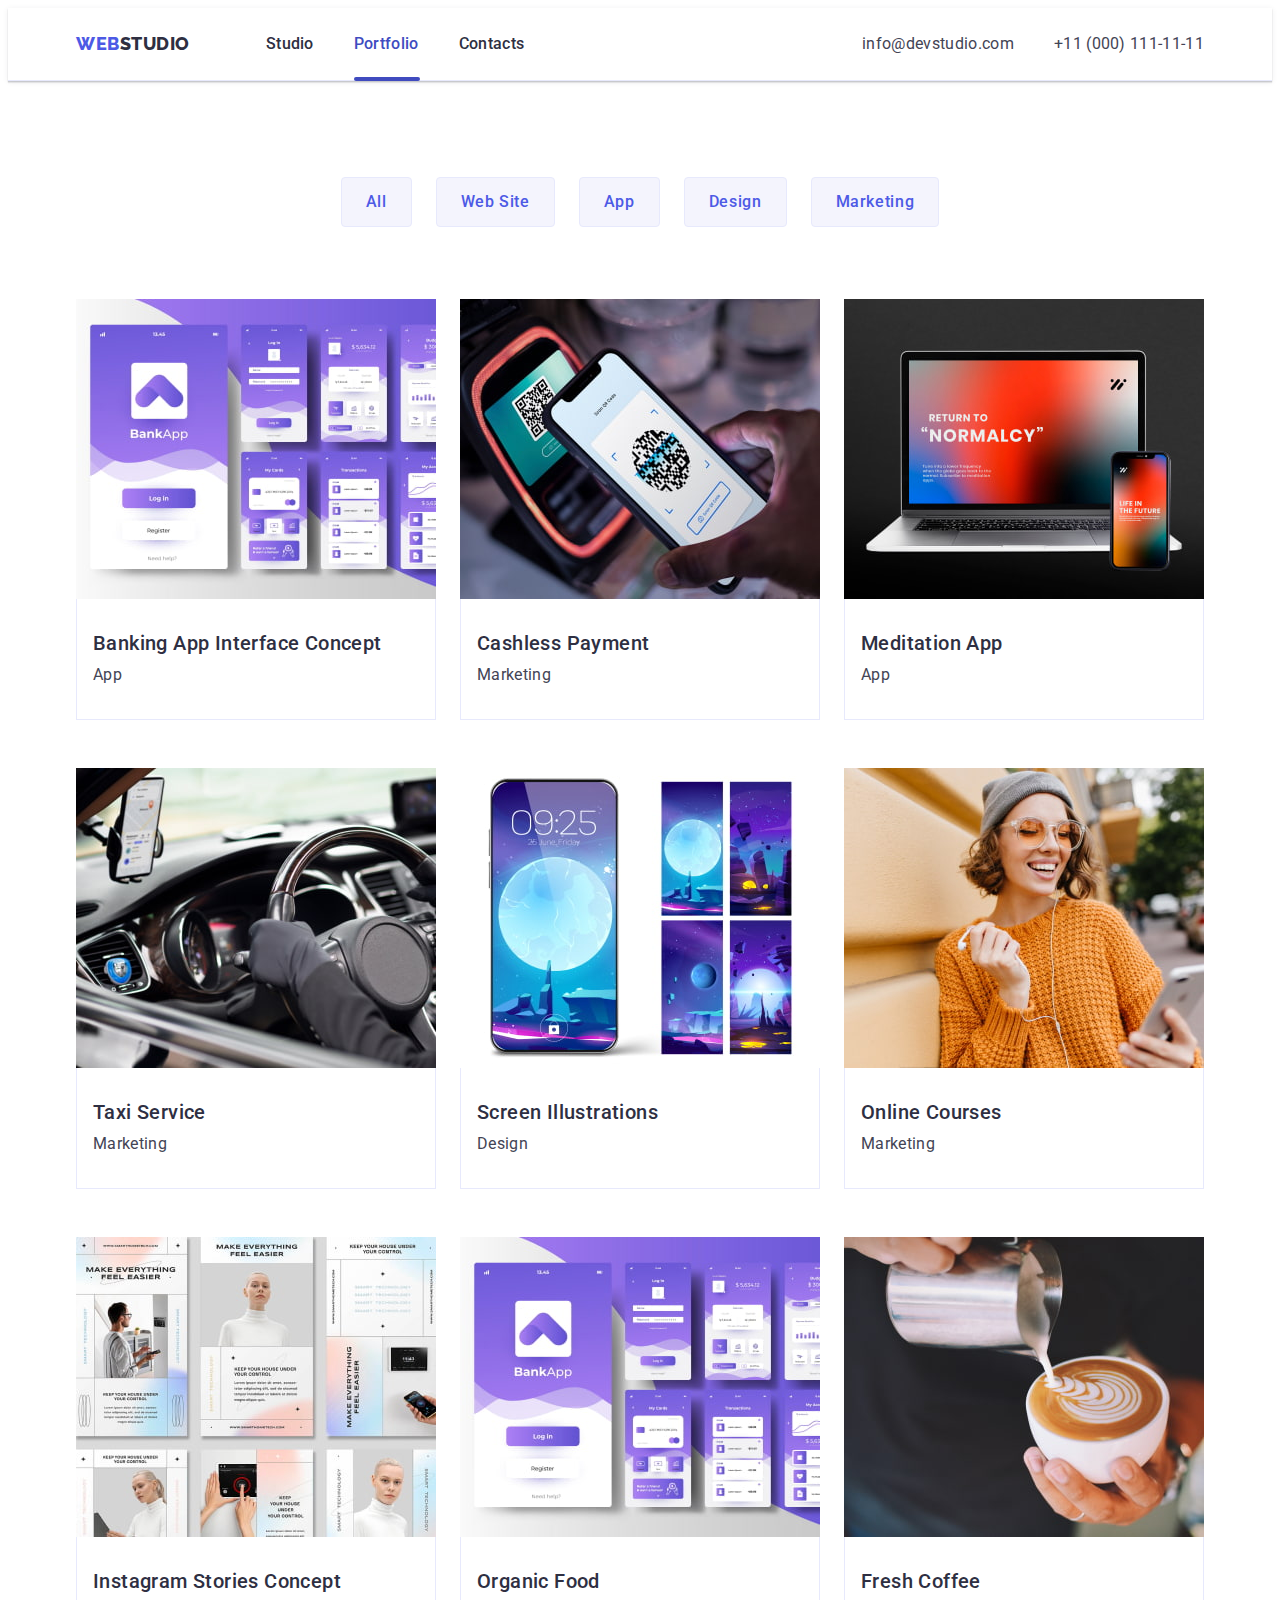
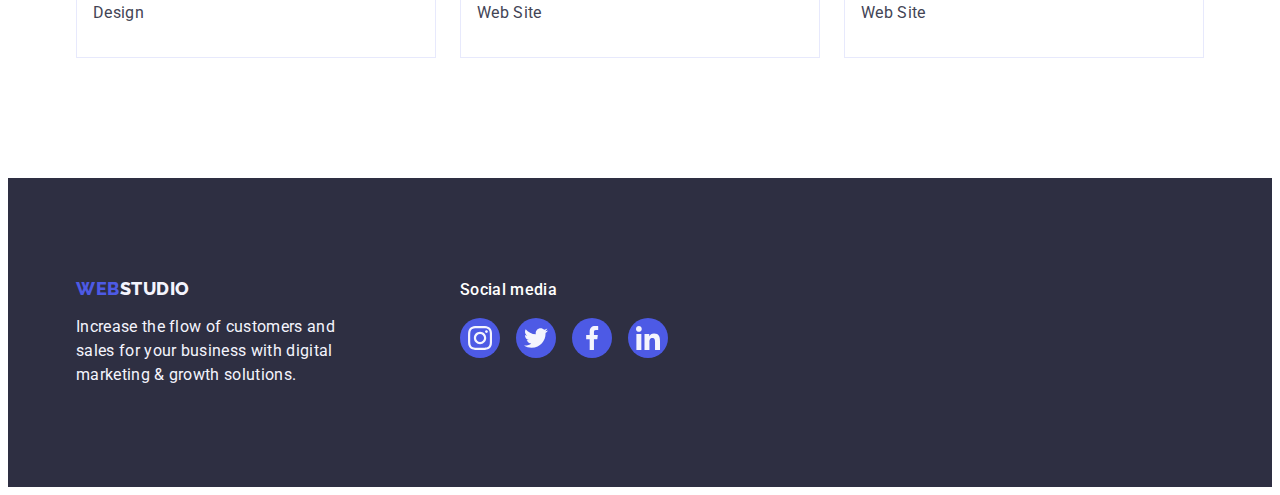
==== portfolio.html @ 56f35717 "u" ====
<!DOCTYPE html>
<html lang="en">
    <head>
        <meta charset="utf-8" />
        <meta name="description" content="portfolio" />
        <title>GOIT_MARKUP-HW-04</title>
        <link rel="preconnect" href="https://fonts.googleapis.com" />
        <link rel="preconnect" href="https://fonts.gstatic.com" crossorigin />
        <link
            href="https://fonts.googleapis.com/css2?family=Raleway:wght@800&family=Roboto:wght@400;500;700;900&display=swap"
            rel="stylesheet"
        />
        <link
            rel="stylesheet"
            href="https://cdnjs.cloudflare.com/ajax/libs/modern-normalize/2.0.0/modern-normalize.min.css"
            integrity="sha512-4xo8blKMVCiXpTaLzQSLSw3KFOVPWhm/TRtuPVc4WG6kUgjH6J03IBuG7JZPkcWMxJ5huwaBpOpnwYElP/m6wg=="
            crossorigin="anonymous"
            referrerpolicy="no-referrer"
        />
        <link rel="stylesheet" href="./css/styles.css" />
    </head>
    <body>
        <header class="header">
            <div class="container">
                <nav class="nav">
                    <a class="link-logo" href="./index.html"
                        >Web<span class="second">Studio</span></a
                    >
                    <ul class="list">
                        <li><a class="link" href="./index.html">Studio</a></li>
                        <li><a class="link-pes-p" href="./portfolio.html">Portfolio</a></li>
                        <li><a class="link" href="">Contacts</a></li>
                    </ul>
                </nav>
                <address class="adre">
                    <ul class="list">
                        <li>
                            <a class="link" href="mailto:info@devstudio.com">info@devstudio.com</a>
                        </li>
                        <li>
                            <a class="link" href="tel:+110001111111">+11 (000) 111-11-11</a>
                        </li>
                    </ul>
                </address>
            </div>
        </header>
        <main>
            <section class="portfolio">
                <div class="container">
                    <h1 class="visually-hidden">Nothing</h1>
                    <ul class="list-button">
                        <li>
                            <button type="button" class="buttoo">All</button>
                        </li>
                        <li>
                            <button type="button" class="buttoo">Web Site</button>
                        </li>
                        <li>
                            <button type="button" class="buttoo">App</button>
                        </li>
                        <li>
                            <button type="button" class="buttoo">Design</button>
                        </li>
                        <li>
                            <button type="button" class="buttoo">Marketing</button>
                        </li>
                    </ul>
                    <ul class="list">
                        <li class="liii">
                            <a href="" class="link"
                                ><img
                                    src="./images/bank.jpg"
                                    alt="it is bank"
                                    width="360"
                                    height="300"
                                />
                                <div class="cont-port">
                                    <h2 class="htwo">Banking App Interface Concept</h2>
                                    <p class="text">App</p>
                                </div>
                            </a>
                        </li>
                        <li class="liii">
                            <a href="" class="link"
                                ><img src="./images/cash.jpg" alt="NFC" width="360" height="300" />
                                <div class="cont-port">
                                    <h2 class="htwo">Cashless Payment</h2>
                                    <p class="text">Marketing</p>
                                </div>
                            </a>
                        </li>
                        <li class="liii">
                            <a href="" class="link"
                                ><img
                                    src="./images/app.jpg"
                                    alt="telefon with apps"
                                    width="360"
                                    height="300"
                                />
                                <div class="cont-port">
                                    <h2 class="htwo">Meditation App</h2>
                                    <p class="text">App</p>
                                </div>
                            </a>
                        </li>
                        <li class="liii">
                            <a href="" class="link"
                                ><img src="./images/taxi.jpg" alt="car" width="360" height="300" />
                                <div class="cont-port">
                                    <h2 class="htwo">Taxi Service</h2>
                                    <p class="text">Marketing</p></div
                                >
                            </a>
                        </li>
                        <li class="liii">
                            <a href="" class="link"
                                ><img
                                    src="./images/screen.jpg"
                                    alt="scree phone"
                                    width="360"
                                    height="300"
                                />
                                <div class="cont-port">
                                    <h2 class="htwo">Screen Illustrations</h2>
                                    <p class="text">Design</p>
                                </div>
                            </a>
                        </li>
                        <li class="liii">
                            <a href="" class="link"
                                ><img
                                    src="./images/cours.jpg"
                                    alt="girl with phone"
                                    width="360"
                                    height="300"
                                />
                                <div class="cont-port">
                                    <h2 class="htwo">Online Courses</h2>
                                    <p class="text">Marketing</p>
                                </div>
                            </a>
                        </li>
                        <li class="liii">
                            <a href="" class="link"
                                ><img
                                    src="./images/inst.jpg"
                                    alt="Instagram apps"
                                    width="360"
                                    height="300"
                                />
                                <div class="cont-port">
                                    <h2 class="htwo">Instagram Stories Concept</h2>
                                    <p class="text">Design</p>
                                </div>
                            </a>
                        </li>
                        <li class="liii">
                            <a href="" class="link"
                                ><img
                                    src="./images/bank.jpg"
                                    alt="it is bank"
                                    width="360"
                                    height="300"
                                />
                                <div class="cont-port">
                                    <h2 class="htwo">Organic Food</h2>
                                    <p class="text">Web Site</p>
                                </div>
                            </a>
                        </li>
                        <li class="liii">
                            <a href="" class="link"
                                ><img
                                    src="./images/coffe.jpg"
                                    alt="cap with coffe"
                                    width="360"
                                    height="300"
                                />
                                <div class="cont-port">
                                    <h2 class="htwo">Fresh Coffee</h2>
                                    <p class="text">Web Site</p>
                                </div>
                            </a>
                        </li>
                    </ul>
                </div>
            </section>
        </main>
        <footer class="end">
            <div class="container">
                <div class="end-logo">
                    <a class="link" href="./index.html">Web<span class="second">Studio</span></a>
                    <p class="text"
                        >Increase the flow of customers and sales for your business with digital
                        marketing & growth solutions.</p
                    >
                </div>
                <div class="social">
                    <p class="text">Social media</p>
                    <ul class="list-icon">
                        <li class="li-icon">
                            <a href="" class="link">
                                <svg class="icon" width="24" height="24">
                                    <use href="./images/icons.svg#icon-instagram-2"></use>
                                </svg>
                            </a>
                        </li>
                        <li class="li-icon">
                            <a href="" class="link"
                                ><svg class="icon" width="24" height="24">
                                    <use href="./images/icons.svg#icon-twitter-1"></use>
                                </svg>
                            </a>
                        </li>
                        <li class="li-icon">
                            <a href="" class="link"
                                ><svg class="icon" width="24" height="24">
                                    <use href="./images/icons.svg#icon-facebook-1"></use>
                                </svg>
                            </a>
                        </li>
                        <li class="li-icon">
                            <a href="" class="link"
                                ><svg class="icon" width="24" height="24">
                                    <use href="./images/icons.svg#icon-linkedin-1"></use>
                                </svg>
                            </a>
                        </li>
                    </ul>
                </div>
            </div>
        </footer>
    </body>
</html>
---- css/styles.css ----
:root {
    --primaryral-font: 'Raleway', sans-serif;
    --primaryrob-font: 'Roboto', sans-serif;
    --primary-white-color: #ffffff;
    --primary-navyblue-color: #2e2f42;
    --iris-color: #4d5ae5;
    --slate-color: #434455;
    --howe-color: #404bbf;
    --cloud-color: #f4f4fd;
    --but-color: #e7e9fc;
    --lightslate: #8e8f99;
    --soc: #31d0aa;
}

body {
    background-color: var(--primary-white-color);
    font-family: var(--primaryrob-font);
    color: var(--slate-color);
}
/*₴₴₴₴₴₴₴₴₴₴₴₴₴₴₴₴₴₴₴₴₴₴₴₴₴₴₴₴₴₴₴₴₴₴₴₴₴₴₴₴₴₴₴₴₴₴₴₴₴₴₴₴₴₴₴₴₴₴₴₴₴*/
.list {
    list-style-type: none;
}
.text {
    line-height: 1.5;
    letter-spacing: 0.02rem;
}
.link,
.link-logo,
.link-pes,
.link-pes-p {
    text-decoration: none;
}
.nav .link-logo,
.nav .link,
.end .link {
    font-family: var(--primaryral-font);
    color: var(--iris-color);
    font-size: 18px;
    font-weight: 800;
    line-height: 1.17;
    letter-spacing: 0.03em;
    text-transform: uppercase;
}
.second {
    color: var(--primary-navyblue-color);
}

.nav .list .link,
.link-pes,
.link-pes-p {
    font-family: var(--primaryrob-font);
    color: var(--primary-navyblue-color);
    font-size: 16px;
    font-weight: 500;
    line-height: 1.5;
    letter-spacing: 0.02rem;
    text-transform: none;
}

.nav .link:hover,
.nav .link:focus {
    color: var(--howe-color);
}
.adre .link {
    color: var(--slate-color);
    line-height: 1.5;
    letter-spacing: 0.02rem;
    transition: color 250ms cubic-bezier(0.4, 0, 0.2, 1);
}
.adre {
    font-style: normal; /*Хотіло для завдання, хоча можна і в.adre .link запхати і теж працює */
}
.adre .link:hover,
.adre .link:focus {
    color: var(--howe-color);
}
/*₴₴₴₴₴₴₴₴₴₴₴₴₴₴₴₴₴₴₴₴₴₴₴₴₴₴₴₴₴₴₴₴₴₴₴₴₴₴₴₴₴₴₴₴₴₴₴₴₴₴₴₴₴₴₴₴₴₴₴₴₴*/

.service,
.end {
    background-color: var(--primary-navyblue-color);
}

.i-one {
    font-size: 56px;
    color: var(--primary-white-color);
    font-weight: 700;
    line-height: 1.07;
    letter-spacing: 0.07rem;
    text-align: center;
    max-width: 496px;
    height: 120px;
    margin: 0 auto;
    margin-bottom: 48px;
}
.service .buttoo {
    font-family: var(--primaryrob-font);
    font-size: 16px;
    color: var(--primary-white-color);
    font-weight: 500;
    line-height: 1.5;
    letter-spacing: 0.04rem;
    background-color: var(--iris-color);
    cursor: pointer;
    min-width: 169px;
    height: 56px;
    border: none;
    border-radius: 4px;
    display: block;
    margin: 0 auto;
    transition: background-color 250ms cubic-bezier(0.4, 0, 0.2, 1);
}

.service .buttoo:hover,
.service .buttoo:focus {
    background-color: var(--howe-color);
}

/*₴₴₴₴₴₴₴₴₴₴₴₴₴₴₴₴₴₴₴₴₴₴₴₴₴₴₴₴₴₴₴₴₴₴₴₴₴₴₴₴₴₴₴₴₴₴₴₴₴₴₴₴₴₴₴₴₴₴₴₴₴*/

.i-two {
    color: var(--primary-navyblue-color);
    font-size: 36px;
    font-weight: 700;
    line-height: 1.11;
    letter-spacing: 0.045rem;
    text-transform: capitalize;
    text-align: center;
}

/*₴₴₴₴₴₴₴₴₴₴₴₴₴₴₴₴₴₴₴₴₴₴₴₴₴₴₴₴₴₴₴₴₴₴₴₴₴₴₴₴₴₴₴₴₴₴₴₴₴₴₴₴₴₴₴₴₴₴₴₴₴*/

.team {
    background-color: #f4f4fd;
}

.team .liii {
    background-color: var(--primary-white-color);
}

.team .i-tree,
.portfolio .htwo,
.benefit .h-tree {
    color: var(--primary-navyblue-color);
    font-size: 20px;
    font-weight: 500;
    line-height: 1.2;
    letter-spacing: 0.025rem;
}
/*₴₴₴₴₴₴₴₴₴₴₴₴₴₴₴₴₴₴₴₴₴₴₴₴₴₴₴₴₴₴₴₴₴₴₴₴₴₴₴₴₴₴₴₴₴₴₴₴₴₴₴₴₴₴₴₴₴₴₴₴₴*/

.end .second,
.end .text {
    color: #f4f4fd;
}

/*₴₴₴₴₴₴₴₴₴₴₴₴₴₴₴₴₴₴₴₴₴₴₴₴₴₴₴₴₴₴₴₴₴₴₴₴₴₴₴₴₴₴₴₴₴₴₴₴₴₴₴₴₴₴₴₴₴₴₴₴₴*/
.portfolio .buttoo {
    font-family: var(--primaryrob-font);
    color: var(--iris-color);
    background-color: var(--cloud-color);
    font-size: 16px;
    font-weight: 500;
    line-height: 1.5;
    letter-spacing: 0.04rem;
    cursor: pointer;
    padding: 12px 24px;
    border: 1px solid var(--but-color);
    border-radius: 4px;
    transition: color 250ms cubic-bezier(0.4, 0, 0.2, 1),
        background-color 250ms cubic-bezier(0.4, 0, 0.2, 1),
        border-color 250ms cubic-bezier(0.4, 0, 0.2, 1),
        box-shadow 250ms cubic-bezier(0.4, 0, 0.2, 1);
}

.portfolio .buttoo:hover,
.portfolio .buttoo:focus {
    color: var(--primary-white-color);
    background-color: #404bbf;
    border: 1px solid transparent;
    box-shadow: 0px 3px 1px rgba(0, 0, 0, 0.1), 0px 2px 1px rgba(0, 0, 0, 0.08),
        0px 2px 2px rgba(0, 0, 0, 0.12);
}
.portfolio .text {
    color: var(--slate-color);
}

/* РОЗМІТКА СТОРІНКИ  */
*,
*::before,
*::after {
    box-sizing: border-box;
}
.container {
    max-width: 1158px;
    padding: 0 15px;
    margin: 0 auto;
}
img {
    display: block;
}
.visually-hidden {
    position: absolute;
    width: 1px;
    height: 1px;
    margin: -1px;
    border: 0;
    padding: 0;
    white-space: nowrap;
    clip-path: inset(100%);
    clip: rect(0 0 0 0);
    overflow: hidden;
}

/* Футер */
.header .container {
    display: flex;
}
.header {
    border-bottom: 1px solid #e7e9fc;
    box-shadow: 0px 2px 1px rgba(46, 47, 66, 0.08), 0px 1px 1px rgba(46, 47, 66, 0.16),
        0px 1px 6px rgba(46, 47, 66, 0.08);
}
.header .nav {
    display: flex;
    align-items: center;
    margin: 0 auto 0 0;
}
.nav .list {
    display: flex;
    padding: 0;
    gap: 40px;
    margin: 0;
}
.adre .list {
    display: flex;
    align-items: center;
    gap: 40px;
    padding: 24px 0;
    margin: 0;
}
.link-logo {
    margin-right: 76px;
}
.nav .link,
.link-pes,
.link-pes-p {
    padding: 24px 0;
}
.nav .list .link,
.link-pes,
.link-pes-p {
    display: block;
}

/* MAIN CLASS  */
/* SERVICE */
.service {
    padding: 188px 0;
}
/* все в стилях */
/*BENEFITS*/
.benefit,
.team,
.customer {
    padding: 120px 0;
}
.benefit .list {
    display: flex;
    align-items: flex-start;
    padding: 0;
    gap: 24px;
    margin: 0;
}
.h-tree,
.cont-port .htwo {
    margin: 0 0 8px 0;
}
.benefit .liii {
    flex-basis: calc((100% - 3 * 24px) / 4);
}
/* WORK */
.work {
    padding-bottom: 120px;
}
.work .list,
.team .list {
    display: flex;
    gap: 24px;
    padding: 0;
    margin: 0;
}
.work .liii,
.portfolio .list .link {
    flex-basis: calc((100% - 48px) / 3);
}
.work .i-two,
.team .i-two {
    margin-bottom: 72px;
    margin-top: 0;
}
/* TEAM */
.team .liii {
    flex-basis: calc((100-3 * 24px) / 4);
    border-radius: 0px 0px 4px 4px;
}
.cont-team {
    padding: 32px 0;
    text-align: center;
}
.cont-team .i-tree {
    text-align: center;
    margin: 0 0 8px 0;
}
.cont-team .text,
.cont-port .text,
.benefit .text {
    margin: 0;
}
/* ФУТЕР */
.end {
    padding: 100px 0;
}
.end .link {
    display: inline-block;
    margin-bottom: 16px;
}
.end .text {
    max-width: 264px;
    height: 72px;
    margin: 0;
}
/* PORTFOLIO */

.portfolio {
    padding: 96px 0 120px 0;
}
.portfolio .list-button {
    list-style-type: none;
    display: flex;
    justify-content: center;
    gap: 24px;
    margin: 0;
    margin-bottom: 72px;
    padding: 0;
}
.portfolio .list {
    margin: 0;
    padding: 0;
    display: flex;
    flex-wrap: wrap;
    row-gap: 48px;
    column-gap: 24px;
}
.cont-port {
    padding: 32px 16px;
    margin: 0;
    border: 1px solid #e7e9fc;
    border-top: none;
}

/* СЕКЦІЯ КОМАНДИ */
.list-icon {
    display: flex;
    list-style-type: none;
    margin: 0;
    padding: 0;
    gap: 24px;
    justify-content: center;
}
.list-icon .link {
    display: flex;
    justify-content: center;
    align-items: center;
    background-color: var(--iris-color);
    width: 40px;
    height: 40px;
    border-radius: 50%;
    transition: background-color 250ms cubic-bezier(0.4, 0, 0.2, 1);
}
.list-icon .link:hover,
.list-icon .link:focus {
    background-color: var(--howe-color);
}
.team .text {
    margin: 0 0 8px 0;
}
.team .liii {
    box-shadow: 0px 1px 6px rgba(46, 47, 66, 0.08), 0px 1px 1px rgba(46, 47, 66, 0.16),
        0px 2px 1px rgba(46, 47, 66, 0.08);
}
.team .icon {
    fill: var(--cloud-color);
}

/* SECTION CUSTOMER */
.customer .list {
    display: flex;
    justify-content: center;
    align-items: center;
    gap: 24px;
    margin: 0;
    padding: 0;
}
.customer .link {
    display: flex;
    justify-content: center;
    align-items: center;
    color: var(--lightslate);
    background-color: var(--primary-white-color);
    width: 168px;
    height: 88px;
    border-radius: 4px;
    border: 1px solid var(--lightslate);
    transition: border-color 250ms cubic-bezier(0.4, 0, 0.2, 1),
        color 250ms cubic-bezier(0.4, 0, 0.2, 1);
}
.customer .i-two {
    padding: 0;
    margin: 0 0 72px 0;
}
.customer .link:hover,
.customer .link:focus {
    border-color: var(--howe-color);
    color: var(--howe-color);
}
.customer .icon {
    fill: currentColor;
}

/* FOOOOTEEERRR */
.end .container {
    display: flex;
    align-items: baseline;
}
.end-logo {
    margin: 0 120px 0 0;
    padding: 0;
}
.social .link {
    margin: 0;
}
.social .list-icon {
    gap: 16px;
}
.social .text {
    font-weight: 500;
    max-width: 96;
    height: 24px;
    margin: 0 0 16px 0;
    color: var(--primary-white-color);
}
.social .link:hover,
.social .link:focus {
    background-color: var(--soc);
}
.social .icon {
    fill: var(--cloud-color);
}
/* SECTION BENEFITS */
.icon-benefit {
    display: flex;
    align-items: center;
    justify-content: center;
    background-color: var(--cloud-color);
    border-radius: 4px;
    height: 112px;
    margin-bottom: 8px;
}

/* SECTION SERVICE */
.service {
    background-image: linear-gradient(rgba(46, 47, 66, 0.7), rgba(46, 47, 66, 0.7)),
        url(/images/peoplee.jpg);
    max-width: 1440px;
    background-repeat: no-repeat;
    background-position: center;
    background-size: cover;
    margin: 0 auto;
}

.link-pes,
.link-pes-p {
    position: relative;
    color: var(--howe-color);
    transition: color 250ms cubic-bezier(0.4, 0, 0.2, 1);
}
.link-pes::after,
.link-pes-p::after {
    content: '';
    position: absolute;
    left: 0;
    bottom: -1px;
    height: 4px;
    background-color: var(--howe-color);
    border-radius: 2px;
}
.link-pes-p::after {
    width: 66px;
}
.link-pes::after {
    width: 48px;
}

/* portfolio */

.portfolio .link:hover,
.portfolio .link:focus {
    box-shadow: 0px 1px 6px rgba(46, 47, 66, 0.08), 0px 1px 1px rgba(46, 47, 66, 0.16),
        0px 2px 1px rgba(46, 47, 66, 0.08);
}
.portfolio .link {
    display: block;
}
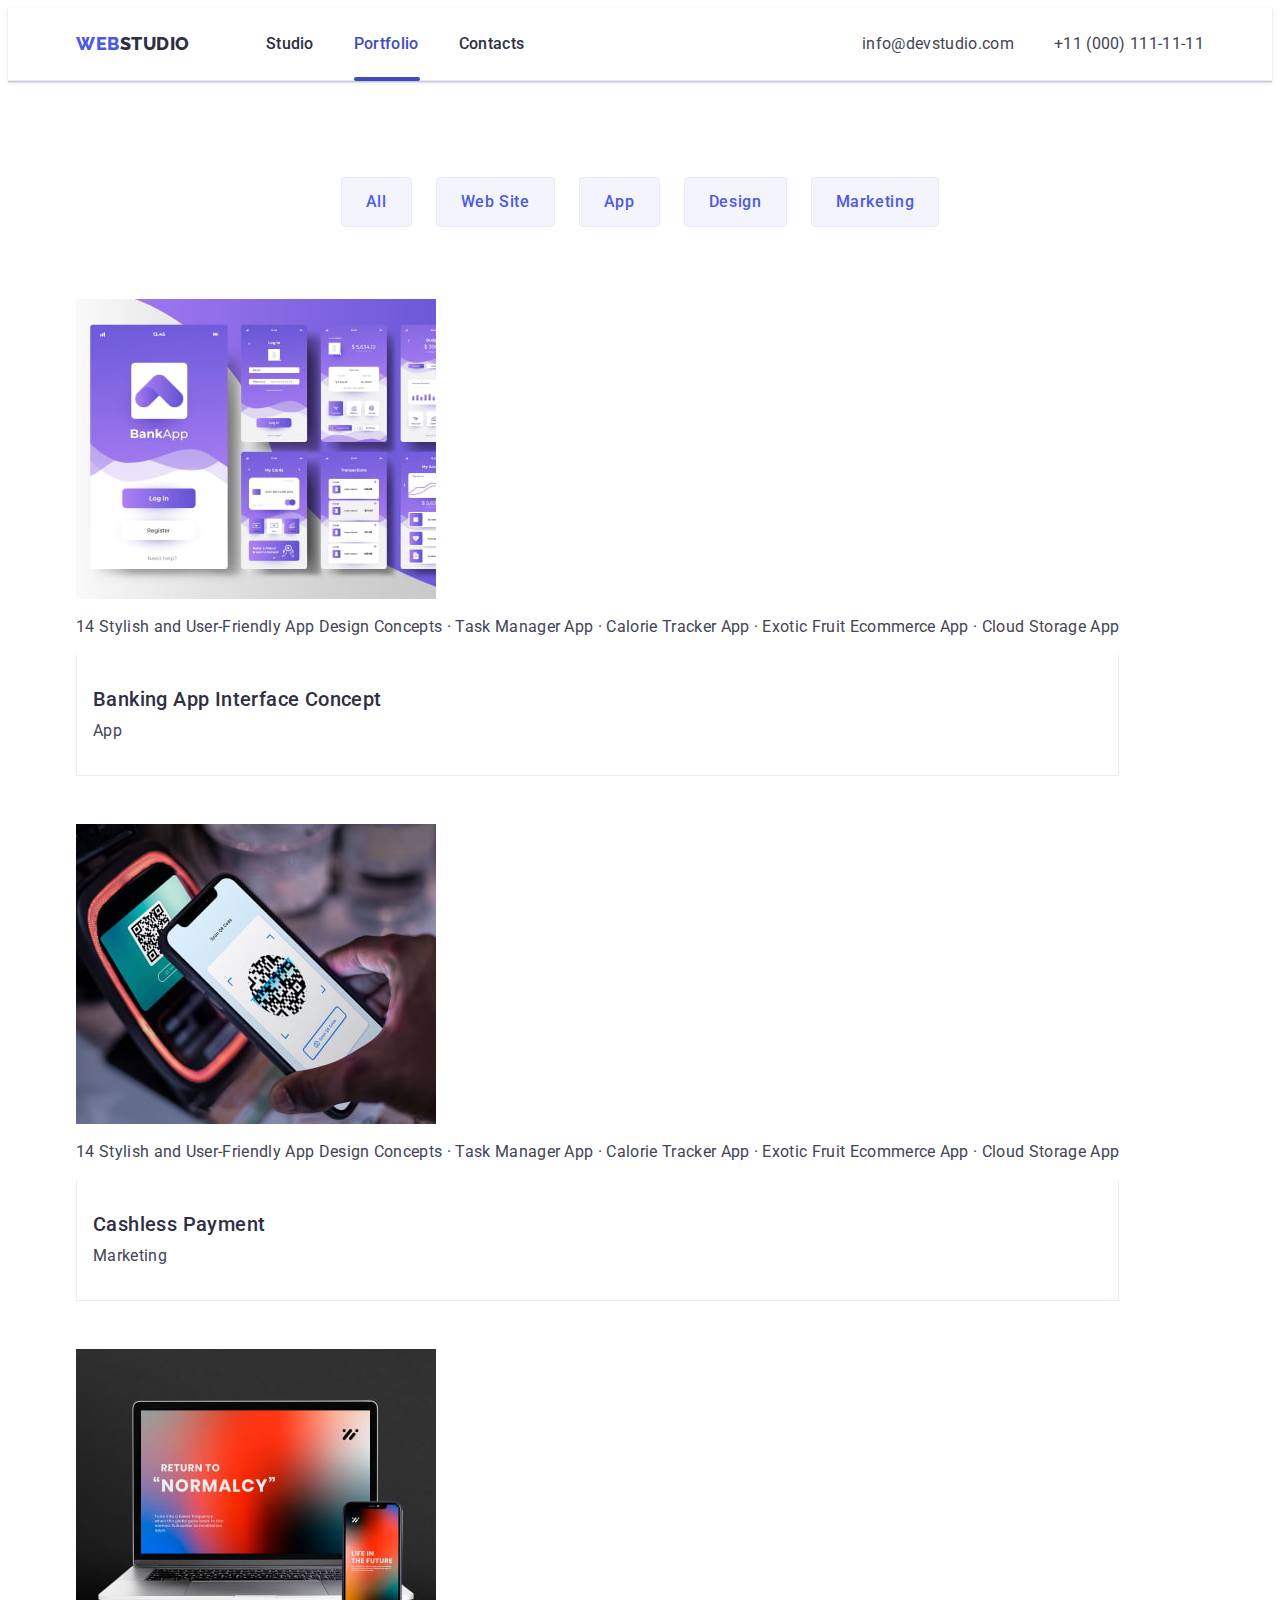
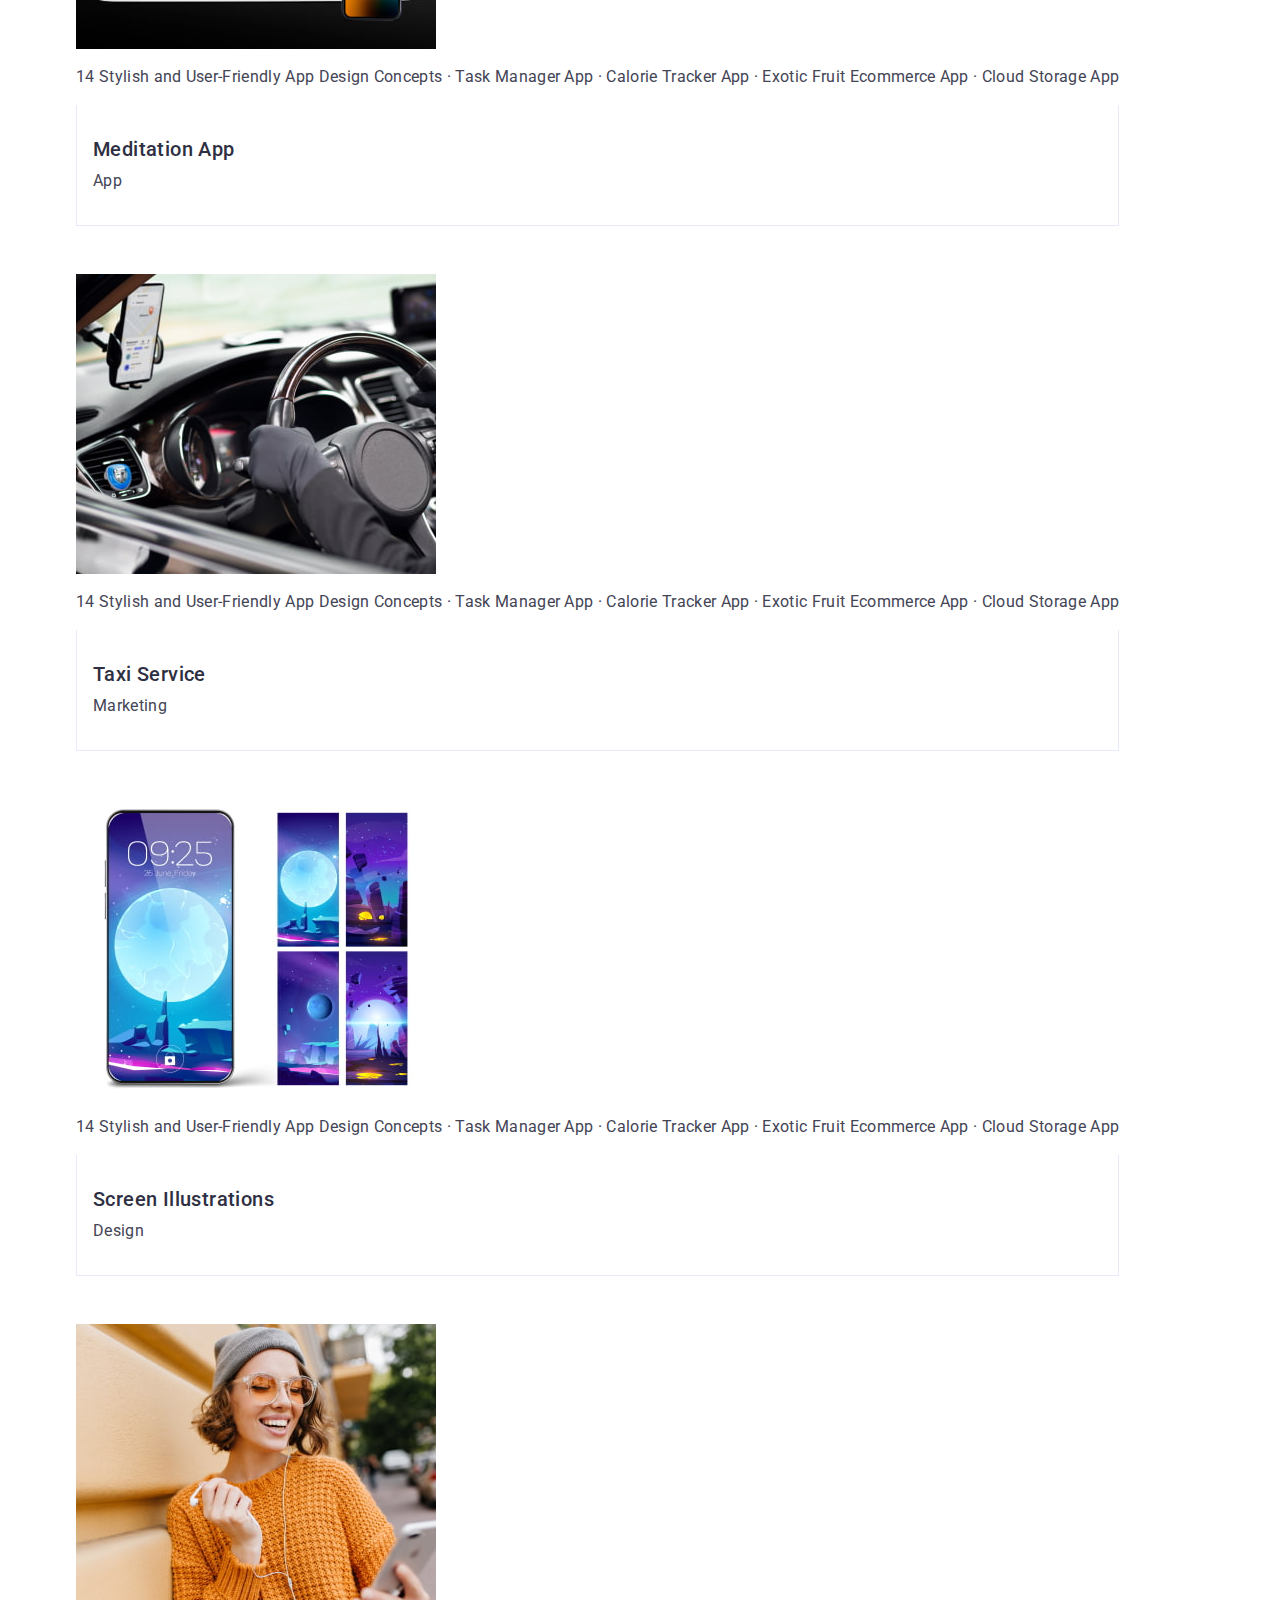
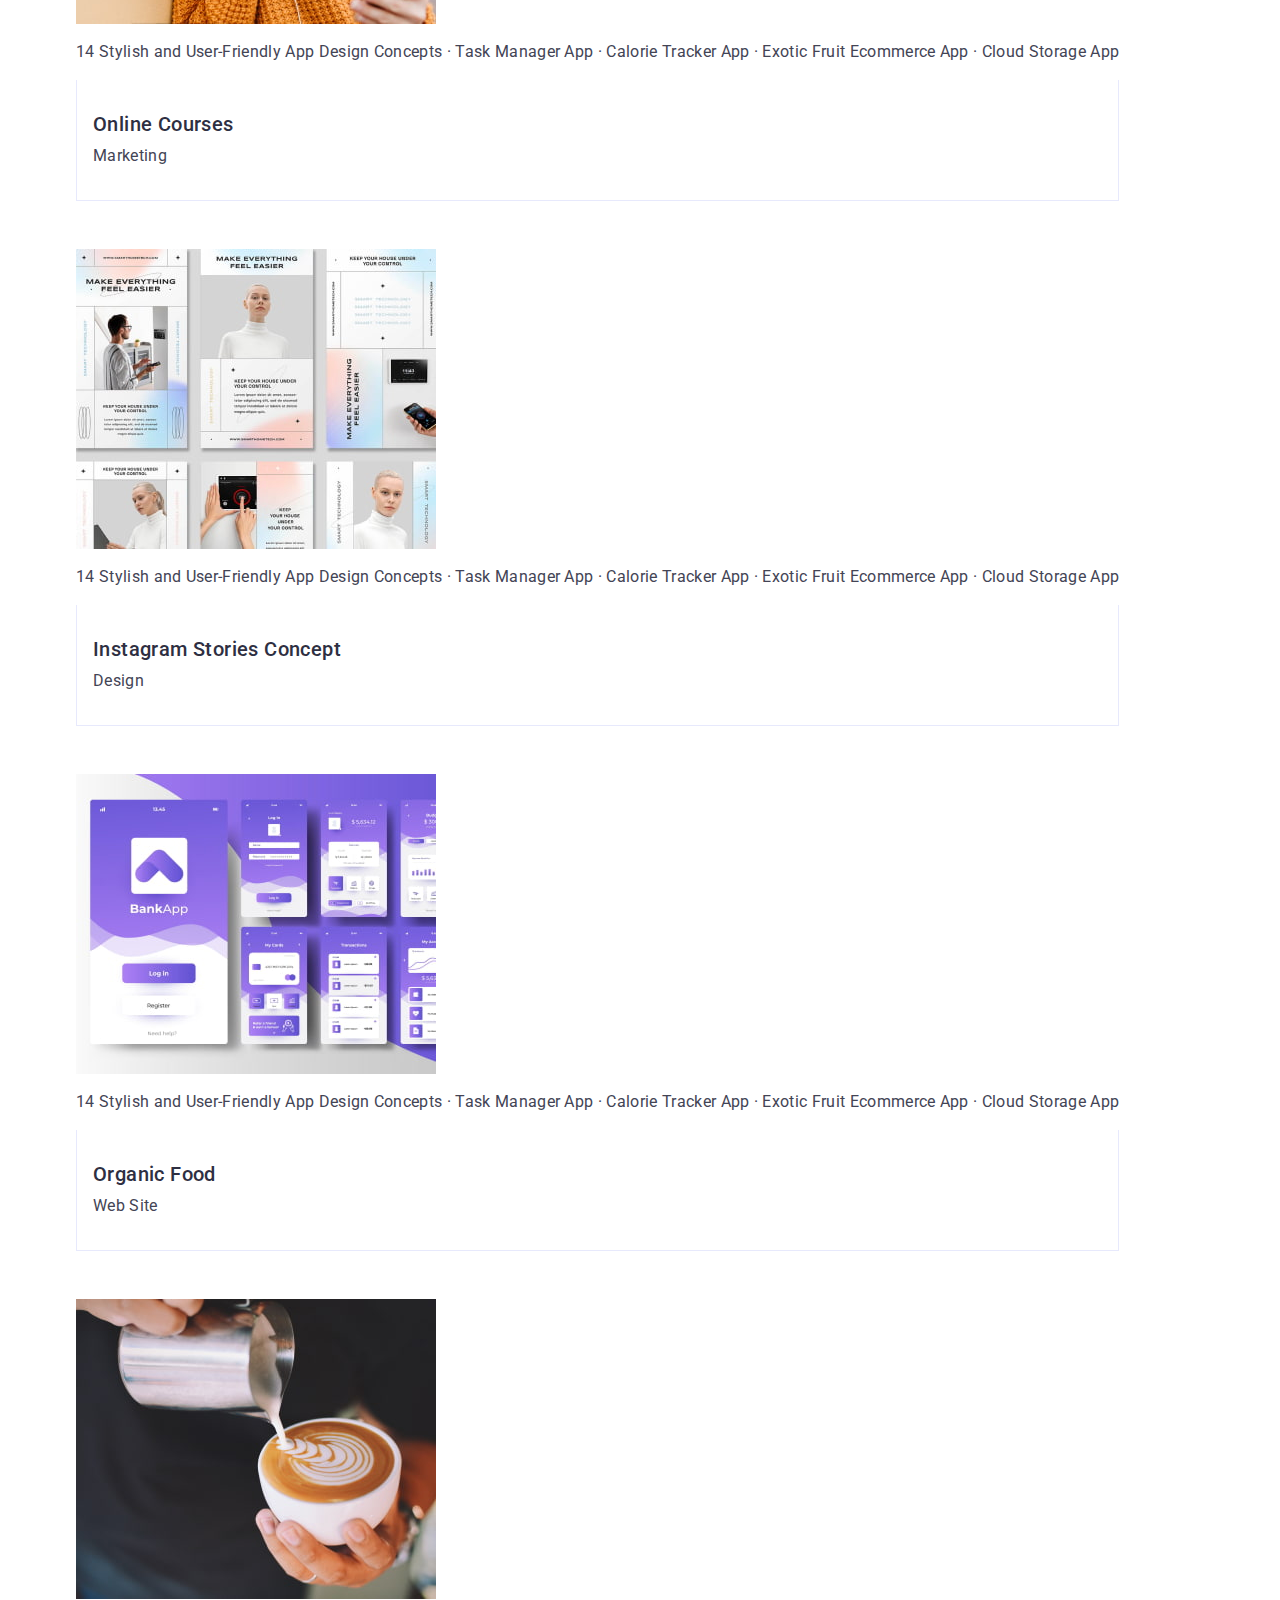
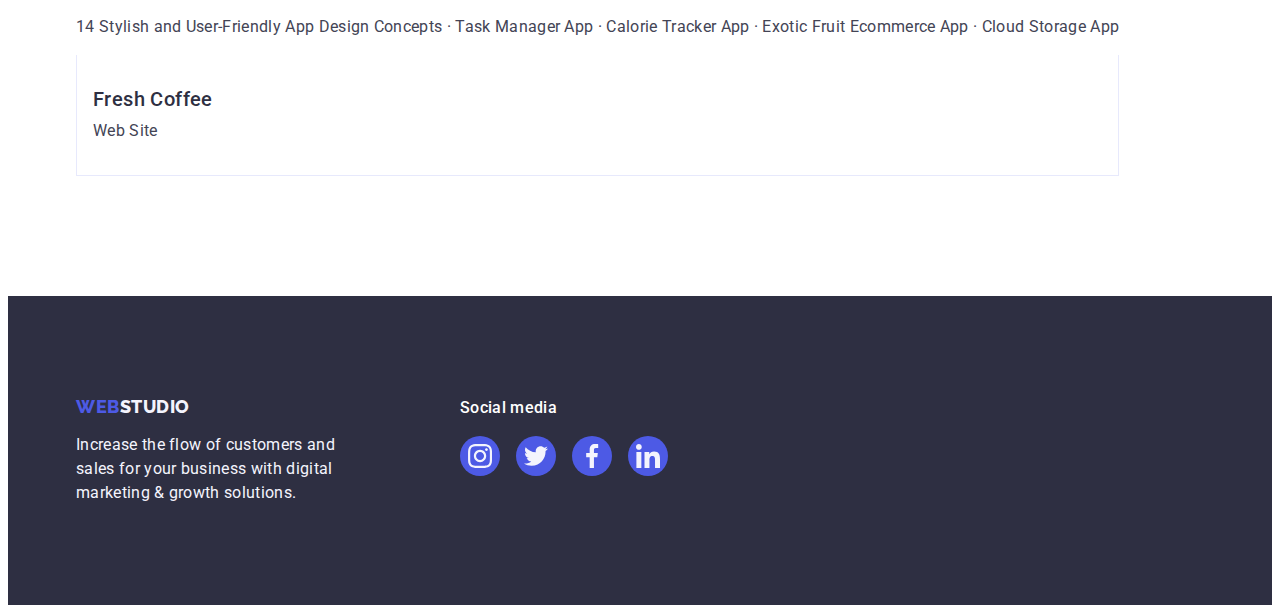
==== commit 19e54eab: "Update portfolio.html" ====
--- a/portfolio.html
+++ b/portfolio.html
@@ -67,13 +67,20 @@
                     </ul>
                     <ul class="list">
                         <li class="liii">
-                            <a href="" class="link"
-                                ><img
-                                    src="./images/bank.jpg"
-                                    alt="it is bank"
-                                    width="360"
-                                    height="300"
-                                />
+                            <a href="" class="link">
+                                <div class="overlay">
+                                    <img
+                                        src="./images/bank.jpg"
+                                        alt="it is bank"
+                                        width="360"
+                                        height="300"
+                                    />
+                                    <p class="text"
+                                        >14 Stylish and User-Friendly App Design Concepts · Task
+                                        Manager App · Calorie Tracker App · Exotic Fruit Ecommerce
+                                        App · Cloud Storage App</p
+                                    >
+                                </div>
                                 <div class="cont-port">
                                     <h2 class="htwo">Banking App Interface Concept</h2>
                                     <p class="text">App</p>
@@ -81,8 +88,20 @@
                             </a>
                         </li>
                         <li class="liii">
-                            <a href="" class="link"
-                                ><img src="./images/cash.jpg" alt="NFC" width="360" height="300" />
+                            <a href="" class="link">
+                                <div class="overlay">
+                                    <img
+                                        src="./images/cash.jpg"
+                                        alt="Payment"
+                                        width="360"
+                                        height="300"
+                                    />
+                                    <p class="text"
+                                        >14 Stylish and User-Friendly App Design Concepts · Task
+                                        Manager App · Calorie Tracker App · Exotic Fruit Ecommerce
+                                        App · Cloud Storage App</p
+                                    >
+                                </div>
                                 <div class="cont-port">
                                     <h2 class="htwo">Cashless Payment</h2>
                                     <p class="text">Marketing</p>
@@ -90,13 +109,20 @@
                             </a>
                         </li>
                         <li class="liii">
-                            <a href="" class="link"
-                                ><img
-                                    src="./images/app.jpg"
-                                    alt="telefon with apps"
-                                    width="360"
-                                    height="300"
-                                />
+                            <a href="" class="link">
+                                <div class="overlay">
+                                    <img
+                                        src="./images/app.jpg"
+                                        alt="telefon with apps"
+                                        width="360"
+                                        height="300"
+                                    />
+                                    <p class="text"
+                                        >14 Stylish and User-Friendly App Design Concepts · Task
+                                        Manager App · Calorie Tracker App · Exotic Fruit Ecommerce
+                                        App · Cloud Storage App</p
+                                    >
+                                </div>
                                 <div class="cont-port">
                                     <h2 class="htwo">Meditation App</h2>
                                     <p class="text">App</p>
@@ -104,8 +130,20 @@
                             </a>
                         </li>
                         <li class="liii">
-                            <a href="" class="link"
-                                ><img src="./images/taxi.jpg" alt="car" width="360" height="300" />
+                            <a href="" class="link">
+                                <div class="overlay">
+                                    <img
+                                        src="./images/taxi.jpg"
+                                        alt="car-taxi"
+                                        width="360"
+                                        height="300"
+                                    />
+                                    <p class="text"
+                                        >14 Stylish and User-Friendly App Design Concepts · Task
+                                        Manager App · Calorie Tracker App · Exotic Fruit Ecommerce
+                                        App · Cloud Storage App</p
+                                    >
+                                </div>
                                 <div class="cont-port">
                                     <h2 class="htwo">Taxi Service</h2>
                                     <p class="text">Marketing</p></div
@@ -113,13 +151,20 @@
                             </a>
                         </li>
                         <li class="liii">
-                            <a href="" class="link"
-                                ><img
-                                    src="./images/screen.jpg"
-                                    alt="scree phone"
-                                    width="360"
-                                    height="300"
-                                />
+                            <a href="" class="link">
+                                <div class="overlay">
+                                    <img
+                                        src="./images/screen.jpg"
+                                        alt="scree phone"
+                                        width="360"
+                                        height="300"
+                                    />
+                                    <p class="text"
+                                        >14 Stylish and User-Friendly App Design Concepts · Task
+                                        Manager App · Calorie Tracker App · Exotic Fruit Ecommerce
+                                        App · Cloud Storage App</p
+                                    >
+                                </div>
                                 <div class="cont-port">
                                     <h2 class="htwo">Screen Illustrations</h2>
                                     <p class="text">Design</p>
@@ -127,13 +172,20 @@
                             </a>
                         </li>
                         <li class="liii">
-                            <a href="" class="link"
-                                ><img
-                                    src="./images/cours.jpg"
-                                    alt="girl with phone"
-                                    width="360"
-                                    height="300"
-                                />
+                            <a href="" class="link">
+                                <div class="overlay">
+                                    <img
+                                        src="./images/cours.jpg"
+                                        alt="girl with phone"
+                                        width="360"
+                                        height="300"
+                                    />
+                                    <p class="text"
+                                        >14 Stylish and User-Friendly App Design Concepts · Task
+                                        Manager App · Calorie Tracker App · Exotic Fruit Ecommerce
+                                        App · Cloud Storage App</p
+                                    >
+                                </div>
                                 <div class="cont-port">
                                     <h2 class="htwo">Online Courses</h2>
                                     <p class="text">Marketing</p>
@@ -141,13 +193,20 @@
                             </a>
                         </li>
                         <li class="liii">
-                            <a href="" class="link"
-                                ><img
-                                    src="./images/inst.jpg"
-                                    alt="Instagram apps"
-                                    width="360"
-                                    height="300"
-                                />
+                            <a href="" class="link">
+                                <div class="overlay">
+                                    <img
+                                        src="./images/inst.jpg"
+                                        alt="Instagram apps"
+                                        width="360"
+                                        height="300"
+                                    />
+                                    <p class="text"
+                                        >14 Stylish and User-Friendly App Design Concepts · Task
+                                        Manager App · Calorie Tracker App · Exotic Fruit Ecommerce
+                                        App · Cloud Storage App</p
+                                    >
+                                </div>
                                 <div class="cont-port">
                                     <h2 class="htwo">Instagram Stories Concept</h2>
                                     <p class="text">Design</p>
@@ -155,13 +214,20 @@
                             </a>
                         </li>
                         <li class="liii">
-                            <a href="" class="link"
-                                ><img
-                                    src="./images/bank.jpg"
-                                    alt="it is bank"
-                                    width="360"
-                                    height="300"
-                                />
+                            <a href="" class="link">
+                                <div class="overlay">
+                                    <img
+                                        src="./images/bank.jpg"
+                                        alt="it is bank"
+                                        width="360"
+                                        height="300"
+                                    />
+                                    <p class="text"
+                                        >14 Stylish and User-Friendly App Design Concepts · Task
+                                        Manager App · Calorie Tracker App · Exotic Fruit Ecommerce
+                                        App · Cloud Storage App</p
+                                    >
+                                </div>
                                 <div class="cont-port">
                                     <h2 class="htwo">Organic Food</h2>
                                     <p class="text">Web Site</p>
@@ -169,13 +235,20 @@
                             </a>
                         </li>
                         <li class="liii">
-                            <a href="" class="link"
-                                ><img
-                                    src="./images/coffe.jpg"
-                                    alt="cap with coffe"
-                                    width="360"
-                                    height="300"
-                                />
+                            <a href="" class="link">
+                                <div class="overlay">
+                                    <img
+                                        src="./images/coffe.jpg"
+                                        alt="cap with coffe"
+                                        width="360"
+                                        height="300"
+                                    />
+                                    <p class="text"
+                                        >14 Stylish and User-Friendly App Design Concepts · Task
+                                        Manager App · Calorie Tracker App · Exotic Fruit Ecommerce
+                                        App · Cloud Storage App</p
+                                    >
+                                </div>
                                 <div class="cont-port">
                                     <h2 class="htwo">Fresh Coffee</h2>
                                     <p class="text">Web Site</p>
--- a/css/styles.css
+++ b/css/styles.css
@@ -512,4 +512,5 @@
 }
 .portfolio .link {
     display: block;
-}
+    transition: box-shadow 250ms cubic-bezier(0.4, 0, 0.2, 1);
+}
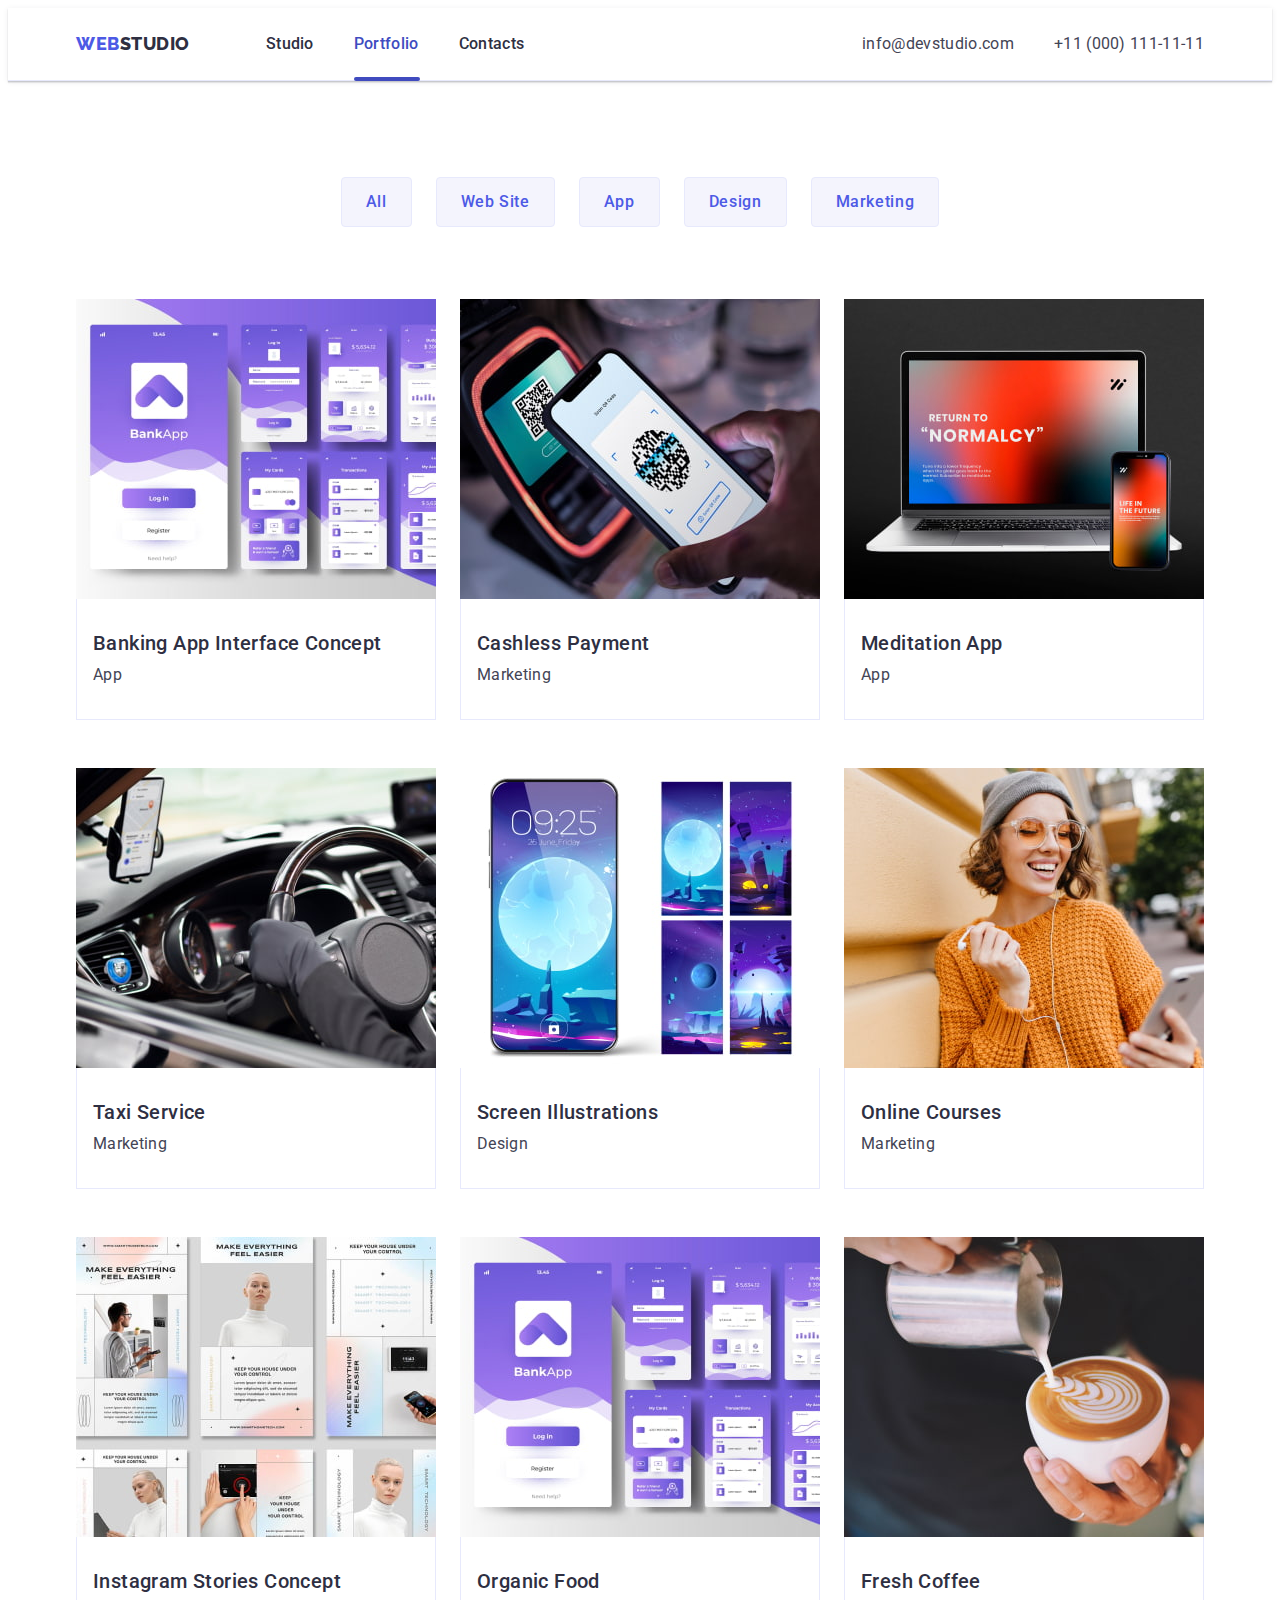
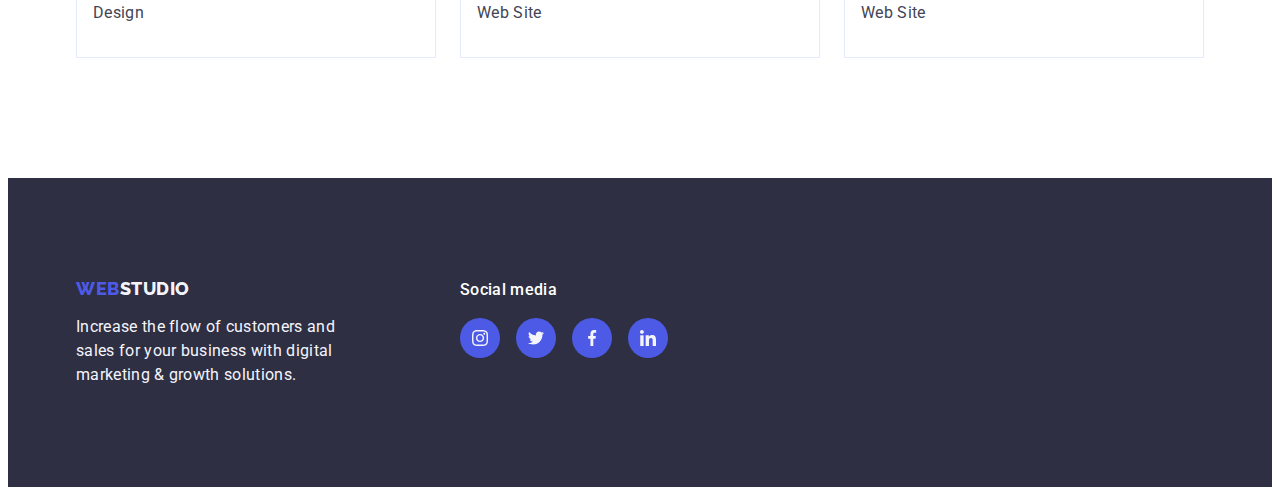
==== commit c86475bf: "u" ====
--- a/portfolio.html
+++ b/portfolio.html
@@ -273,28 +273,28 @@
                     <ul class="list-icon">
                         <li class="li-icon">
                             <a href="" class="link">
-                                <svg class="icon" width="24" height="24">
+                                <svg class="icon" width="16" height="16">
                                     <use href="./images/icons.svg#icon-instagram-2"></use>
                                 </svg>
                             </a>
                         </li>
                         <li class="li-icon">
                             <a href="" class="link"
-                                ><svg class="icon" width="24" height="24">
+                                ><svg class="icon" width="16" height="16">
                                     <use href="./images/icons.svg#icon-twitter-1"></use>
                                 </svg>
                             </a>
                         </li>
                         <li class="li-icon">
                             <a href="" class="link"
-                                ><svg class="icon" width="24" height="24">
+                                ><svg class="icon" width="16" height="16">
                                     <use href="./images/icons.svg#icon-facebook-1"></use>
                                 </svg>
                             </a>
                         </li>
                         <li class="li-icon">
                             <a href="" class="link"
-                                ><svg class="icon" width="24" height="24">
+                                ><svg class="icon" width="16" height="16">
                                     <use href="./images/icons.svg#icon-linkedin-1"></use>
                                 </svg>
                             </a>
--- a/css/styles.css
+++ b/css/styles.css
@@ -472,7 +472,7 @@
 /* SECTION SERVICE */
 .service {
     background-image: linear-gradient(rgba(46, 47, 66, 0.7), rgba(46, 47, 66, 0.7)),
-        url(/images/peoplee.jpg);
+        url(../images/peoplee.jpg);
     max-width: 1440px;
     background-repeat: no-repeat;
     background-position: center;
@@ -514,3 +514,80 @@
     display: block;
     transition: box-shadow 250ms cubic-bezier(0.4, 0, 0.2, 1);
 }
+
+.overlay {
+    position: relative;
+    overflow: hidden;
+}
+.overlay .text {
+    background-color: var(--iris-color);
+    color: var(--cloud-color);
+    position: absolute;
+    line-height: 1.5em;
+    letter-spacing: 0.02rem;
+    width: 100%;
+    height: 100%;
+    padding: 40px 32px;
+    top: 0;
+    margin: 0;
+    transform: translateY(100%);
+    transition: transform 250ms cubic-bezier(0.4, 0, 0.2, 1);
+}
+
+.portfolio .link:focus .overlay .text,
+.portfolio .link:hover .overlay .text {
+    transform: translateY(0%);
+}
+
+/* MODAL WINDOWS */
+
+.is-hidden {
+    position: fixed;
+    top: 0;
+    left: 0;
+    width: 100%;
+    height: 100%;
+    opacity: 0;
+    background-color: rgba(46, 47, 66, 0.4);
+    visibility: hidden;
+    pointer-events: none;
+}
+.modal {
+    position: absolute;
+    top: 50%;
+    left: 50%;
+    transform: translate(-50%, -50%) scale(1);
+    width: 408px;
+    min-height: 584px;
+    background: #fcfcfc;
+    box-shadow: 0px 1px 1px rgba(0, 0, 0, 0.14), 0px 1px 3px rgba(0, 0, 0, 0.12),
+        0px 2px 1px rgba(0, 0, 0, 0.2);
+    border-radius: 4px;
+    transition: transform 250ms cubic-bezier(0.4, 0, 0.2, 1);
+}
+.close-butto {
+    position: absolute;
+    top: 24px;
+    right: 24px;
+    width: 24px;
+    height: 24px;
+    border-radius: 50%;
+    display: flex;
+    align-items: center;
+    justify-content: center;
+    background-color: #e7e9fc;
+    border: 1px solid rgba(0, 0, 0, 0.1);
+    padding: 0;
+    transition: background-color 250ms cubic-bezier(0.4, 0, 0.2, 1),
+        border 250ms cubic-bezier(0.4, 0, 0.2, 1);
+    cursor: pointer;
+}
+.close-butto:hover,
+.close-butto:focus {
+    background-color: var(--howe-color);
+    border: none;
+    fill: var(--primary-white-color);
+}
+.icon-close {
+    transition: fill 250ms cubic-bezier(0.4, 0, 0.2, 1);
+}
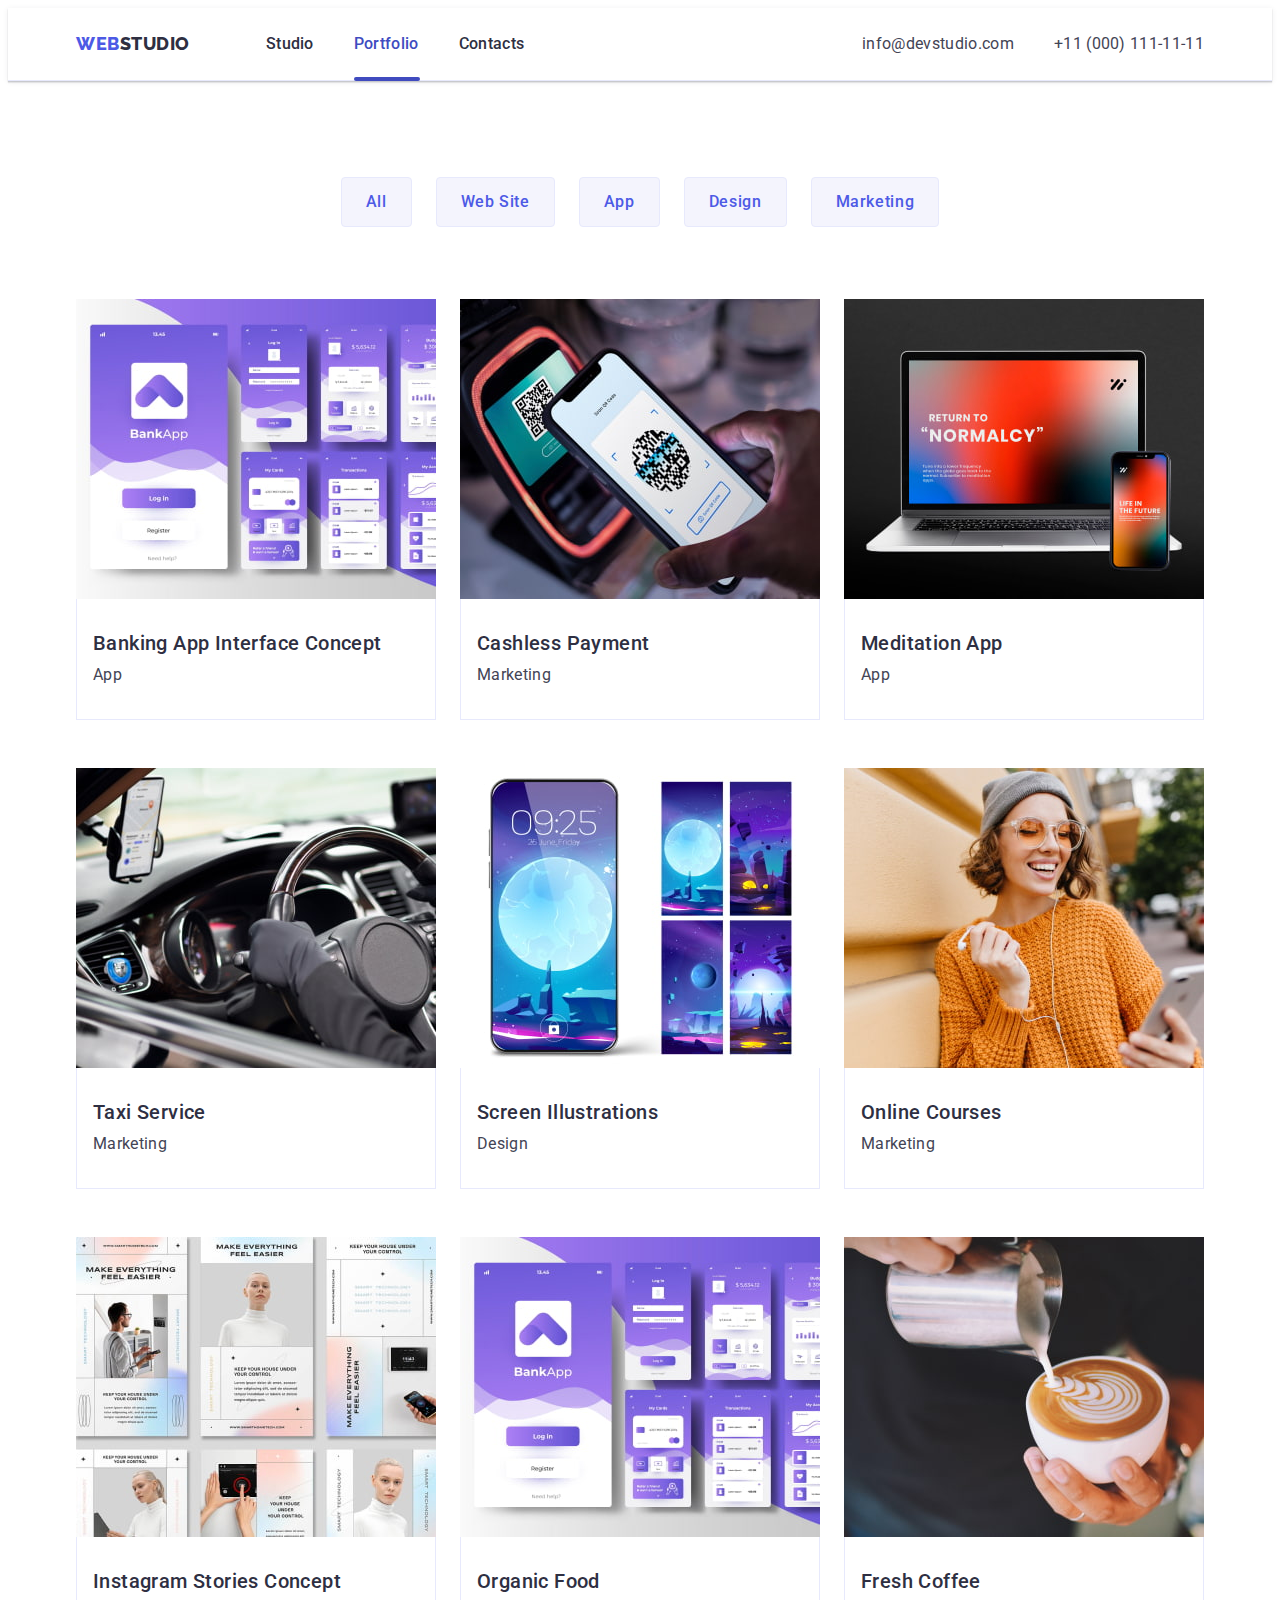
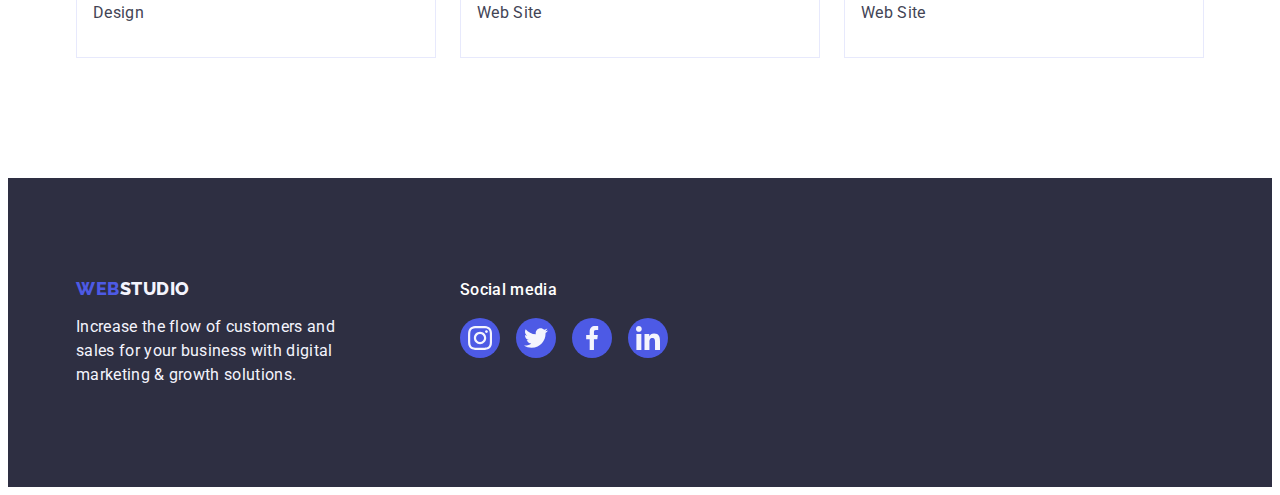
==== commit cfd1b58d: "u" ====
--- a/portfolio.html
+++ b/portfolio.html
@@ -273,28 +273,28 @@
                     <ul class="list-icon">
                         <li class="li-icon">
                             <a href="" class="link">
-                                <svg class="icon" width="16" height="16">
+                                <svg class="icon" width="24" height="24">
                                     <use href="./images/icons.svg#icon-instagram-2"></use>
                                 </svg>
                             </a>
                         </li>
                         <li class="li-icon">
                             <a href="" class="link"
-                                ><svg class="icon" width="16" height="16">
+                                ><svg class="icon" width="24" height="24">
                                     <use href="./images/icons.svg#icon-twitter-1"></use>
                                 </svg>
                             </a>
                         </li>
                         <li class="li-icon">
                             <a href="" class="link"
-                                ><svg class="icon" width="16" height="16">
+                                ><svg class="icon" width="24" height="24">
                                     <use href="./images/icons.svg#icon-facebook-1"></use>
                                 </svg>
                             </a>
                         </li>
                         <li class="li-icon">
                             <a href="" class="link"
-                                ><svg class="icon" width="16" height="16">
+                                ><svg class="icon" width="24" height="24">
                                     <use href="./images/icons.svg#icon-linkedin-1"></use>
                                 </svg>
                             </a>
--- a/css/styles.css
+++ b/css/styles.css
@@ -551,6 +551,8 @@
     background-color: rgba(46, 47, 66, 0.4);
     visibility: hidden;
     pointer-events: none;
+    transition: opacity 250ms cubic-bezier(0.4, 0, 0.2, 1),
+        visibility 250ms cubic-bezier(0.4, 0, 0.2, 1);
 }
 .modal {
     position: absolute;
@@ -565,7 +567,7 @@
     border-radius: 4px;
     transition: transform 250ms cubic-bezier(0.4, 0, 0.2, 1);
 }
-.close-butto {
+.modal .close-butto {
     position: absolute;
     top: 24px;
     right: 24px;
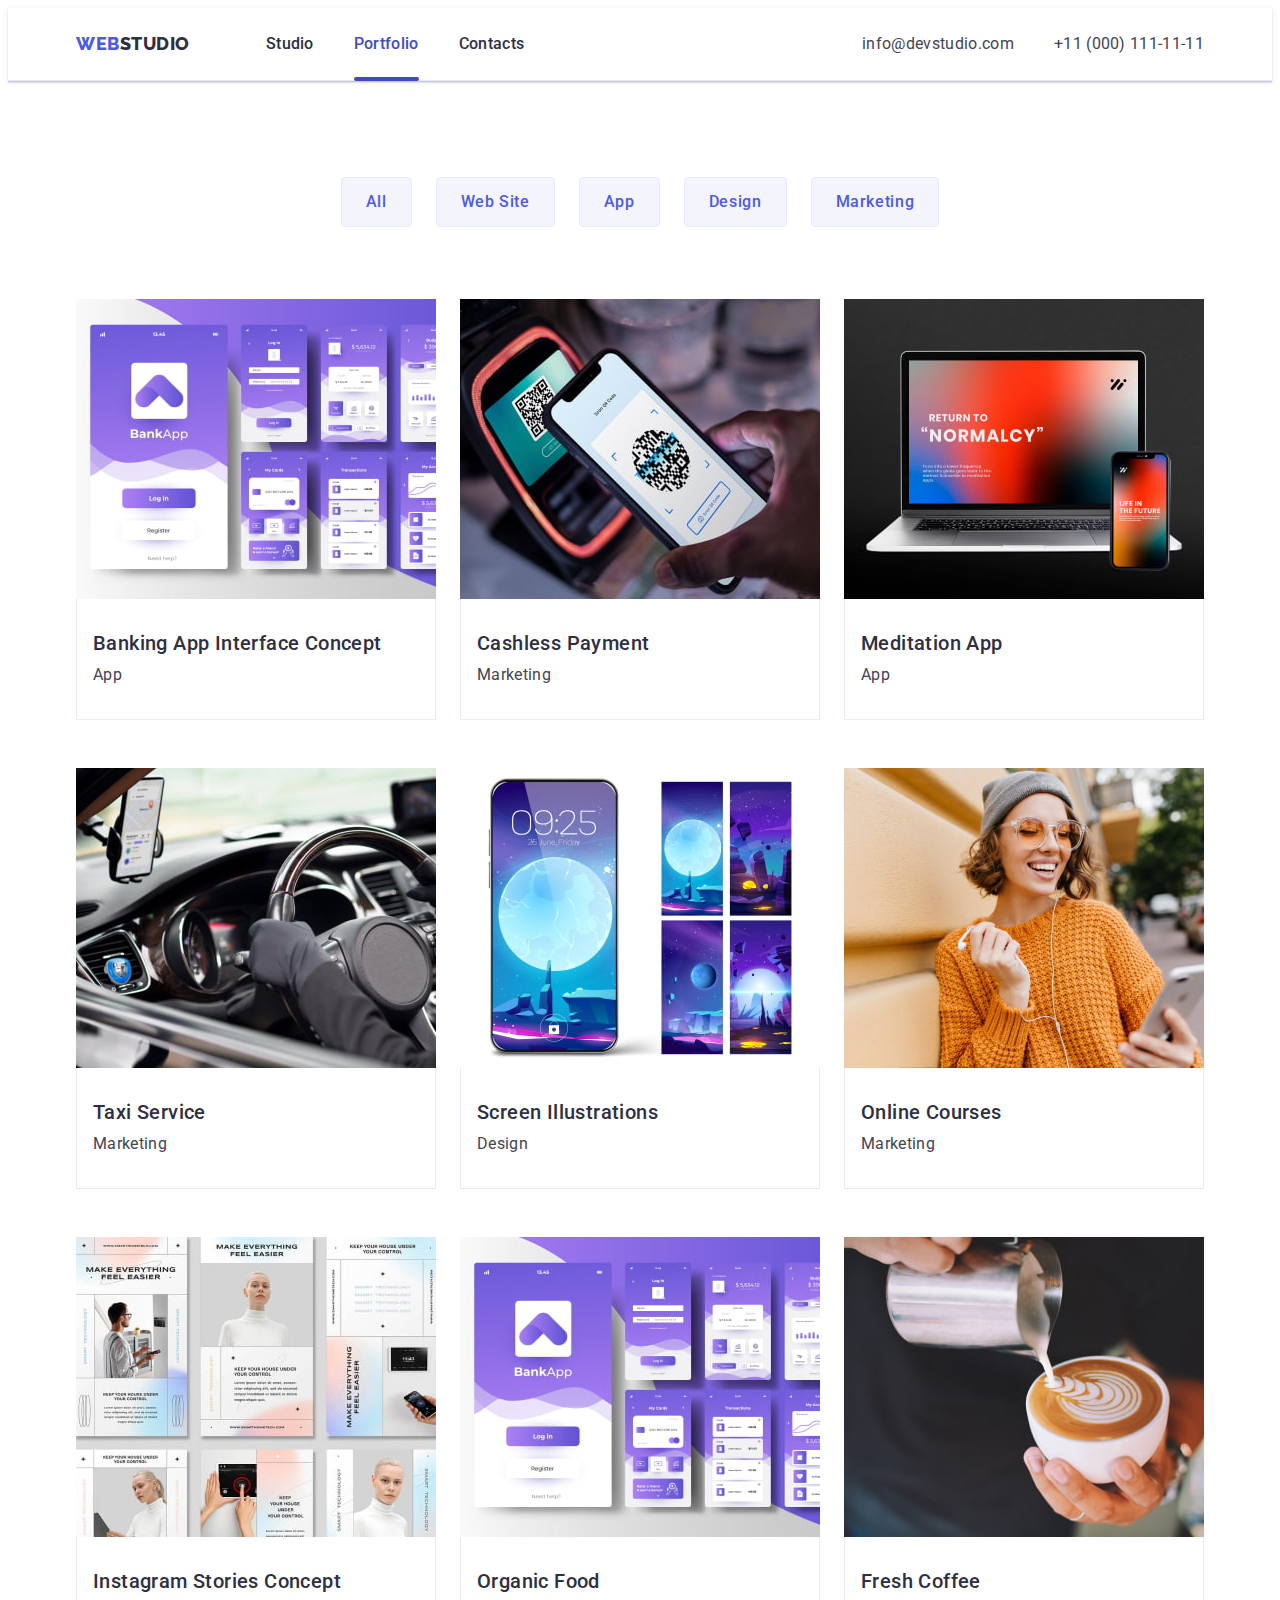
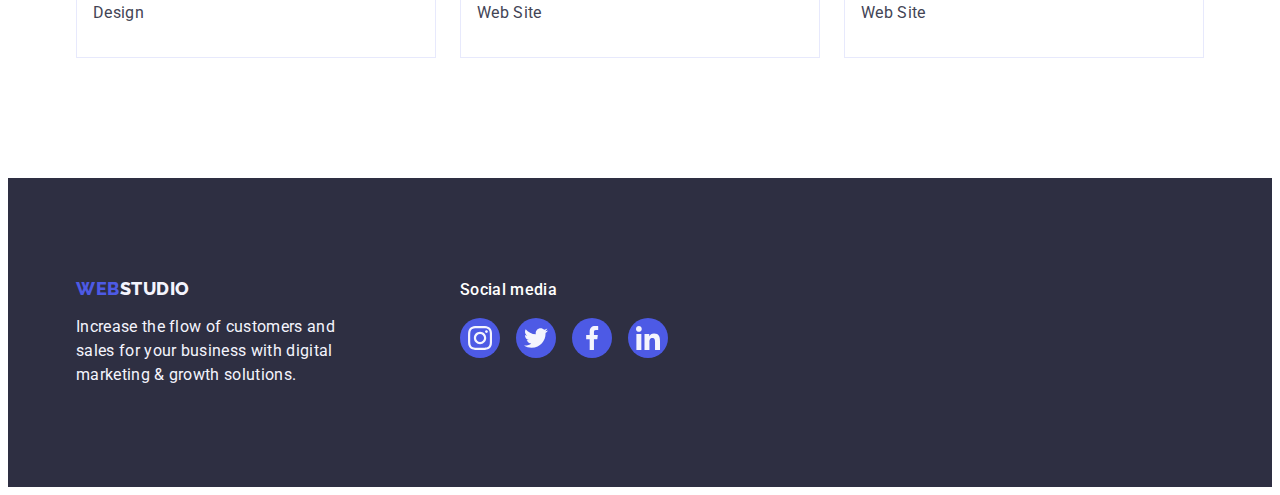
==== commit 63d1a58c: "u" ====
--- a/portfolio.html
+++ b/portfolio.html
@@ -28,7 +28,7 @@
                     >
                     <ul class="list">
                         <li><a class="link" href="./index.html">Studio</a></li>
-                        <li><a class="link-pes-p" href="./portfolio.html">Portfolio</a></li>
+                        <li><a class="link-pes" href="./portfolio.html">Portfolio</a></li>
                         <li><a class="link" href="">Contacts</a></li>
                     </ul>
                 </nav>
--- a/css/styles.css
+++ b/css/styles.css
@@ -328,7 +328,7 @@
 }
 .end .text {
     max-width: 264px;
-    height: 72px;
+    height: auto;
     margin: 0;
 }
 /* PORTFOLIO */
@@ -480,14 +480,12 @@
     margin: 0 auto;
 }
 
-.link-pes,
-.link-pes-p {
+.link-pes {
     position: relative;
     color: var(--howe-color);
     transition: color 250ms cubic-bezier(0.4, 0, 0.2, 1);
 }
-.link-pes::after,
-.link-pes-p::after {
+.link-pes::after {
     content: '';
     position: absolute;
     left: 0;
@@ -495,14 +493,8 @@
     height: 4px;
     background-color: var(--howe-color);
     border-radius: 2px;
-}
-.link-pes-p::after {
-    width: 66px;
-}
-.link-pes::after {
-    width: 48px;
-}
-
+    width: 100%;
+}
 /* portfolio */
 
 .portfolio .link:hover,
@@ -542,15 +534,17 @@
 /* MODAL WINDOWS */
 
 .is-hidden {
+    opacity: 0;
+    visibility: hidden;
+    pointer-events: none;
+}
+.backdrop {
+    background-color: rgba(46, 47, 66, 0.4);
     position: fixed;
     top: 0;
     left: 0;
     width: 100%;
     height: 100%;
-    opacity: 0;
-    background-color: rgba(46, 47, 66, 0.4);
-    visibility: hidden;
-    pointer-events: none;
     transition: opacity 250ms cubic-bezier(0.4, 0, 0.2, 1),
         visibility 250ms cubic-bezier(0.4, 0, 0.2, 1);
 }
